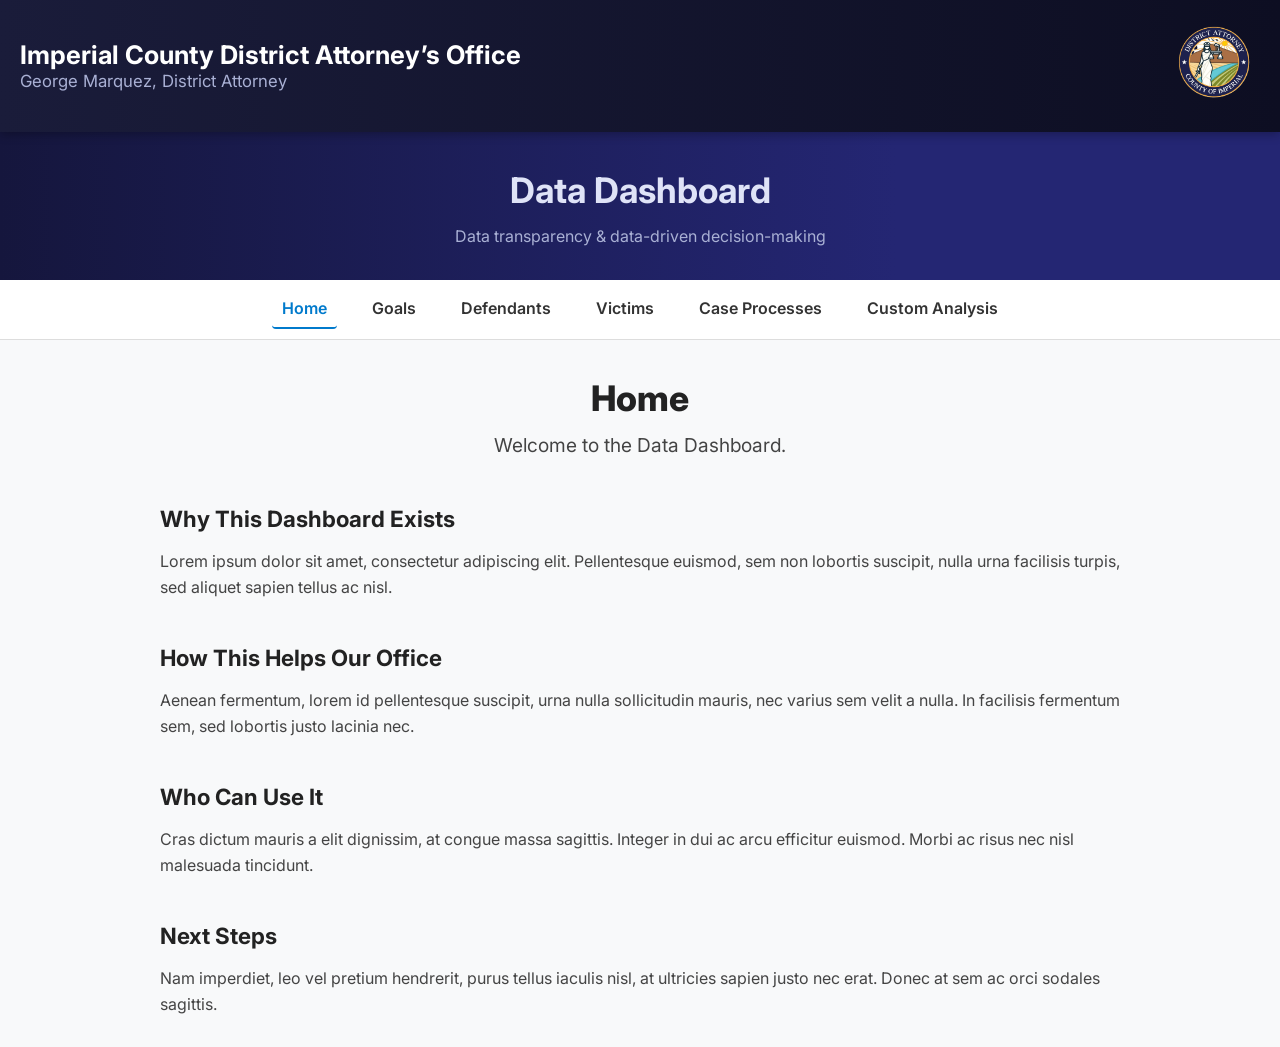
==== index.html @ 2f5e5886 "Update and rename home.html to index.html" ====
<!DOCTYPE html>
<html lang="en">
<head>
  <meta charset="UTF-8" />
  <meta name="viewport" content="width=device-width, initial-scale=1.0" />
  <title>Imperial County DA • Case Dashboard</title>
  <link rel="icon" type="image/png" href="logo.png">
  <!-- fonts -->
  <link href="https://fonts.googleapis.com/css2?family=Inter:wght@400;600;700;800&display=swap" rel="stylesheet">

  <!-- styles -->
  <link rel="stylesheet" href="home.css" />
</head>
<body>

  <header class="nav">
    <div class="branding">
      <span class="brand-main">Imperial County District Attorney’s Office</span>
      <span class="brand-sub">George Marquez, District Attorney</span>
    </div>
    <a href="https://da.imperialcounty.org/" >
        <img src="logo.png" alt="DA Logo" class="logo" />
    </a>
  </header>

  <section class="hero">
    <h1>Data Dashboard</h1>
    <p>Data transparency & data-driven decision-making</p>
  </section>

  <nav class="main-nav">
    <a href="index.html" class="active">Home</a>
    <a href="goals.html">Goals</a>
    <a href="defendants.html">Defendants</a>
    <a href="victims.html">Victims</a>
    <a href="caseProcesses.html">Case Processes</a>
    <a href="customAnalysis.html">Custom Analysis</a>
  </nav>

  <section id="panelMain">
    <div class="dashboard-header">
      <h2>Home</h2>
      <p>Welcome to the Data Dashboard.</p>
    </div>

    <div class="home-content">
      <h3>Why This Dashboard Exists</h3>
      <p>
        Lorem ipsum dolor sit amet, consectetur adipiscing elit. Pellentesque euismod, sem non lobortis suscipit, 
        nulla urna facilisis turpis, sed aliquet sapien tellus ac nisl.
      </p>

      <h3>How This Helps Our Office</h3>
      <p>
        Aenean fermentum, lorem id pellentesque suscipit, urna nulla sollicitudin mauris, nec varius sem velit a nulla. 
        In facilisis fermentum sem, sed lobortis justo lacinia nec.
      </p>

      <h3>Who Can Use It</h3>
      <p>
        Cras dictum mauris a elit dignissim, at congue massa sagittis. Integer in dui ac arcu efficitur euismod. 
        Morbi ac risus nec nisl malesuada tincidunt.
      </p>

      <h3>Next Steps</h3>
      <p>
        Nam imperdiet, leo vel pretium hendrerit, purus tellus iaculis nisl, at ultricies sapien justo nec erat. 
        Donec at sem ac orci sodales sagittis.
      </p>
    </div>
  </section>

</body>
</html>
---- home.css ----
/* RESET + BASE */
* {
  box-sizing: border-box;
  margin: 0;
  padding: 0;
}

body {
  font-family: 'Inter', sans-serif;
  background: #f8f9fa;
  color: #222;
  line-height: 1.6;
}

/* NAVBAR */
.nav {
  background: linear-gradient(90deg, #1a1c3a, #0d0e22);
  color: #fff;
  padding: 12px 20px;
  display: flex;
  justify-content: space-between;
  align-items: center;
  box-shadow: 0 2px 10px rgba(0, 0, 0, 0.3);
  position: sticky;
  top: 0;
  z-index: 1000;
}

.branding {
  display: flex;
  flex-direction: column;
  line-height: 1.2;
}

.brand-main {
  font-size: 1.6rem;
  font-weight: 700;
}

.brand-sub {
  font-size: 1.05rem;
  color: #a9b0d4;
  font-weight: 400;
}

.logo {
  height: 100px;
  width: auto;
  flex-shrink: 0;
}

/* HERO */
.hero {
  background: linear-gradient(270deg, #242673 30%, #15163d 100%);
  color: #dfe3f7;
  text-align: center;
  padding: 30px 20px;
}

.hero h1 {
  font-size: 2.2rem;
  margin-bottom: 6px;
  font-weight: 700;
}

.hero p {
  font-size: 1rem;
  color: #a9b0d4;
}

/* NAVIGATION LINKS */
.main-nav {
  display: flex;
  justify-content: center;
  flex-wrap: wrap;
  gap: 25px;
  background: #ffffff;
  border-bottom: 1px solid #ddd;
  padding: 10px 0;
  font-weight: 600;
}

.main-nav a {
  text-decoration: none;
  color: #333;
  padding: 6px 10px;
  border-radius: 4px;
  transition: background 0.2s, color 0.2s;
}

.main-nav a:hover {
  background: #e0e0e0;
  color: #000;
}

.main-nav a.active {
  color: #007acc;
  border-bottom: 2px solid #007acc;
  cursor: default;
}

/* MAIN SECTION */
#panelMain {
  padding: 30px 20px;
  max-width: 1000px;
  margin: 0 auto;
}

.dashboard-header {
  text-align: center;
  margin-bottom: 40px;
}

.dashboard-header h2 {
  font-size: 2.2rem;
  font-weight: 800;
  margin-bottom: 4px;
}

.dashboard-header p {
  font-size: 1.2rem;
  color: #444;
}

/* HOME CONTENT */
.home-content h3 {
  margin-top: 40px;
  font-size: 1.4rem;
  font-weight: 700;
  color: #222;
}

.home-content p {
  margin-top: 12px;
  color: #444;
  font-size: 1rem;
}
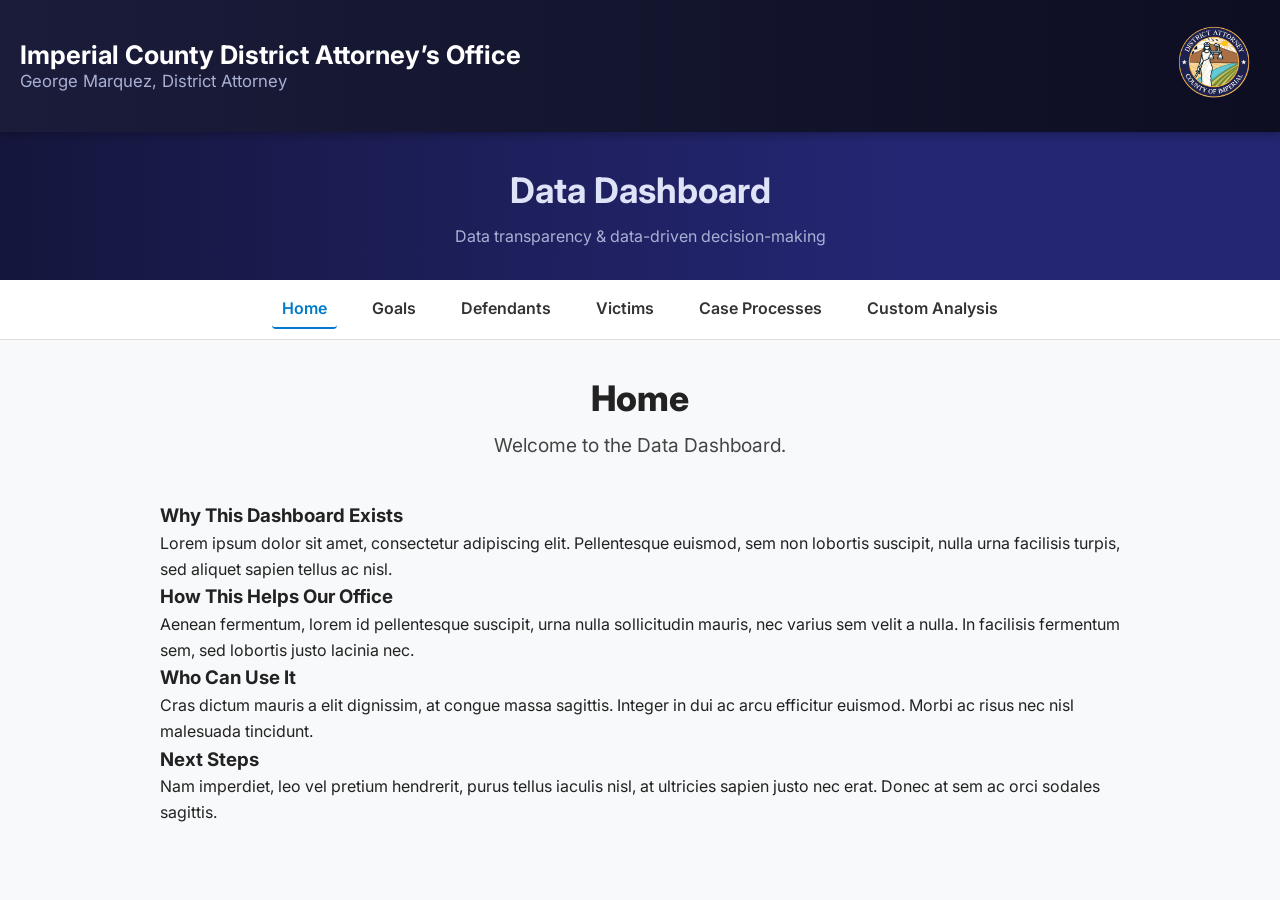
==== commit 6f8c2f5f: "Update index.html" ====
--- a/index.html
+++ b/index.html
@@ -9,7 +9,7 @@
   <link href="https://fonts.googleapis.com/css2?family=Inter:wght@400;600;700;800&display=swap" rel="stylesheet">
 
   <!-- styles -->
-  <link rel="stylesheet" href="home.css" />
+  <link rel="stylesheet" href="index.css" />
 </head>
 <body>
 
--- a/index.css
+++ b/index.css
@@ -0,0 +1,137 @@
+/* RESET + BASE */
+* {
+  box-sizing: border-box;
+  margin: 0;
+  padding: 0;
+}
+
+body {
+  font-family: 'Inter', sans-serif;
+  background: #f8f9fa;
+  color: #222;
+  line-height: 1.6;
+}
+
+/* NAVBAR */
+.nav {
+  background: linear-gradient(90deg, #1a1c3a, #0d0e22);
+  color: #fff;
+  padding: 12px 20px;
+  display: flex;
+  justify-content: space-between;
+  align-items: center;
+  box-shadow: 0 2px 10px rgba(0, 0, 0, 0.3);
+  position: sticky;
+  top: 0;
+  z-index: 1000;
+}
+
+.branding {
+  display: flex;
+  flex-direction: column;
+  line-height: 1.2;
+}
+
+.brand-main {
+  font-size: 1.6rem;
+  font-weight: 700;
+}
+
+.brand-sub {
+  font-size: 1.05rem;
+  color: #a9b0d4;
+  font-weight: 400;
+}
+
+.logo {
+  height: 100px;
+  width: auto;
+  flex-shrink: 0;
+}
+
+/* HERO */
+.hero {
+  background: linear-gradient(270deg, #242673 30%, #15163d 100%);
+  color: #dfe3f7;
+  text-align: center;
+  padding: 30px 20px;
+}
+
+.hero h1 {
+  font-size: 2.2rem;
+  margin-bottom: 6px;
+  font-weight: 700;
+}
+
+.hero p {
+  font-size: 1rem;
+  color: #a9b0d4;
+}
+
+/* NAVIGATION LINKS */
+.main-nav {
+  display: flex;
+  justify-content: center;
+  flex-wrap: wrap;
+  gap: 25px;
+  background: #ffffff;
+  border-bottom: 1px solid #ddd;
+  padding: 10px 0;
+  font-weight: 600;
+}
+
+.main-nav a {
+  text-decoration: none;
+  color: #333;
+  padding: 6px 10px;
+  border-radius: 4px;
+  transition: background 0.2s, color 0.2s;
+}
+
+.main-nav a:hover {
+  background: #e0e0e0;
+  color: #000;
+}
+
+.main-nav a.active {
+  color: #007acc;
+  border-bottom: 2px solid #007acc;
+  cursor: default;
+}
+
+/* MAIN SECTION */
+#panelMain {
+  padding: 30px 20px;
+  max-width: 1000px;
+  margin: 0 auto;
+}
+
+.dashboard-header {
+  text-align: center;
+  margin-bottom: 40px;
+}
+
+.dashboard-header h2 {
+  font-size: 2.2rem;
+  font-weight: 800;
+  margin-bottom: 4px;
+}
+
+.dashboard-header p {
+  font-size: 1.2rem;
+  color: #444;
+}
+
+/* HOME CONTENT */
+.index-content h3 {
+  margin-top: 40px;
+  font-size: 1.4rem;
+  font-weight: 700;
+  color: #222;
+}
+
+.index-content p {
+  margin-top: 12px;
+  color: #444;
+  font-size: 1rem;
+}
